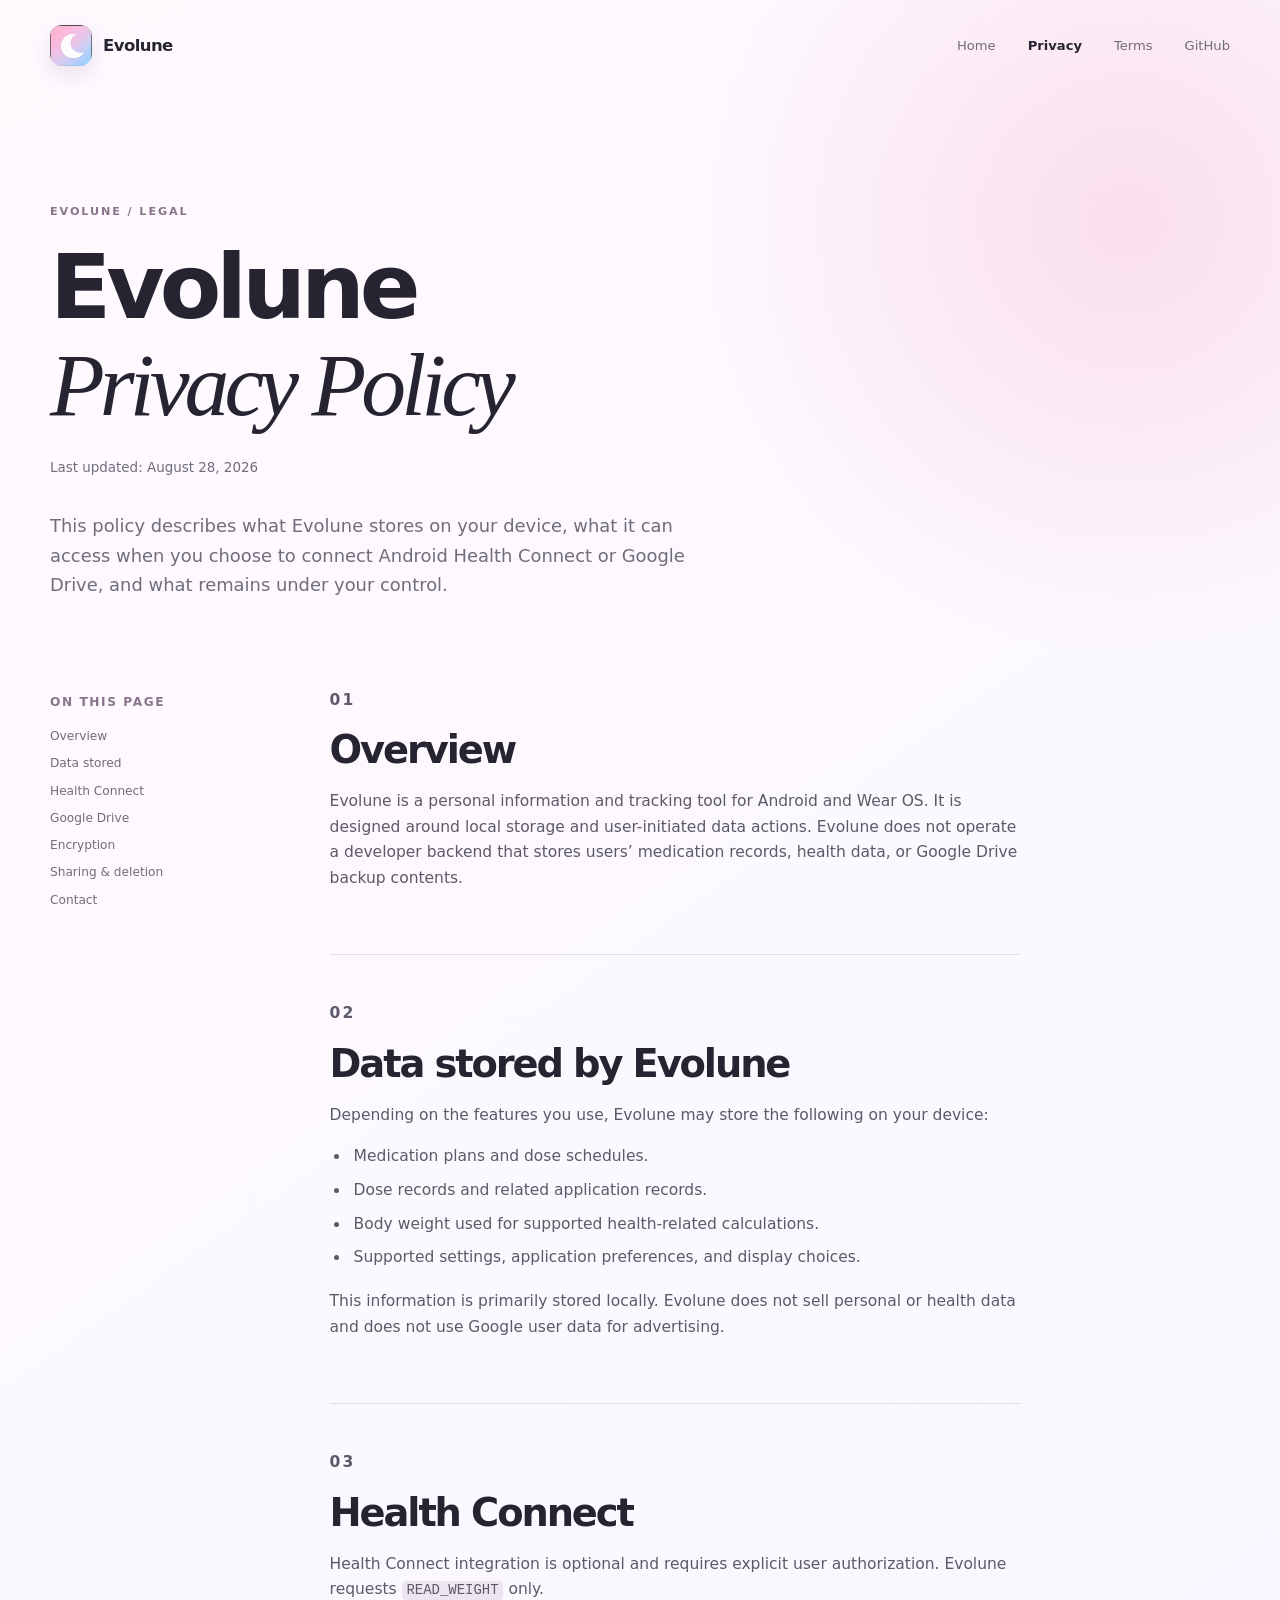
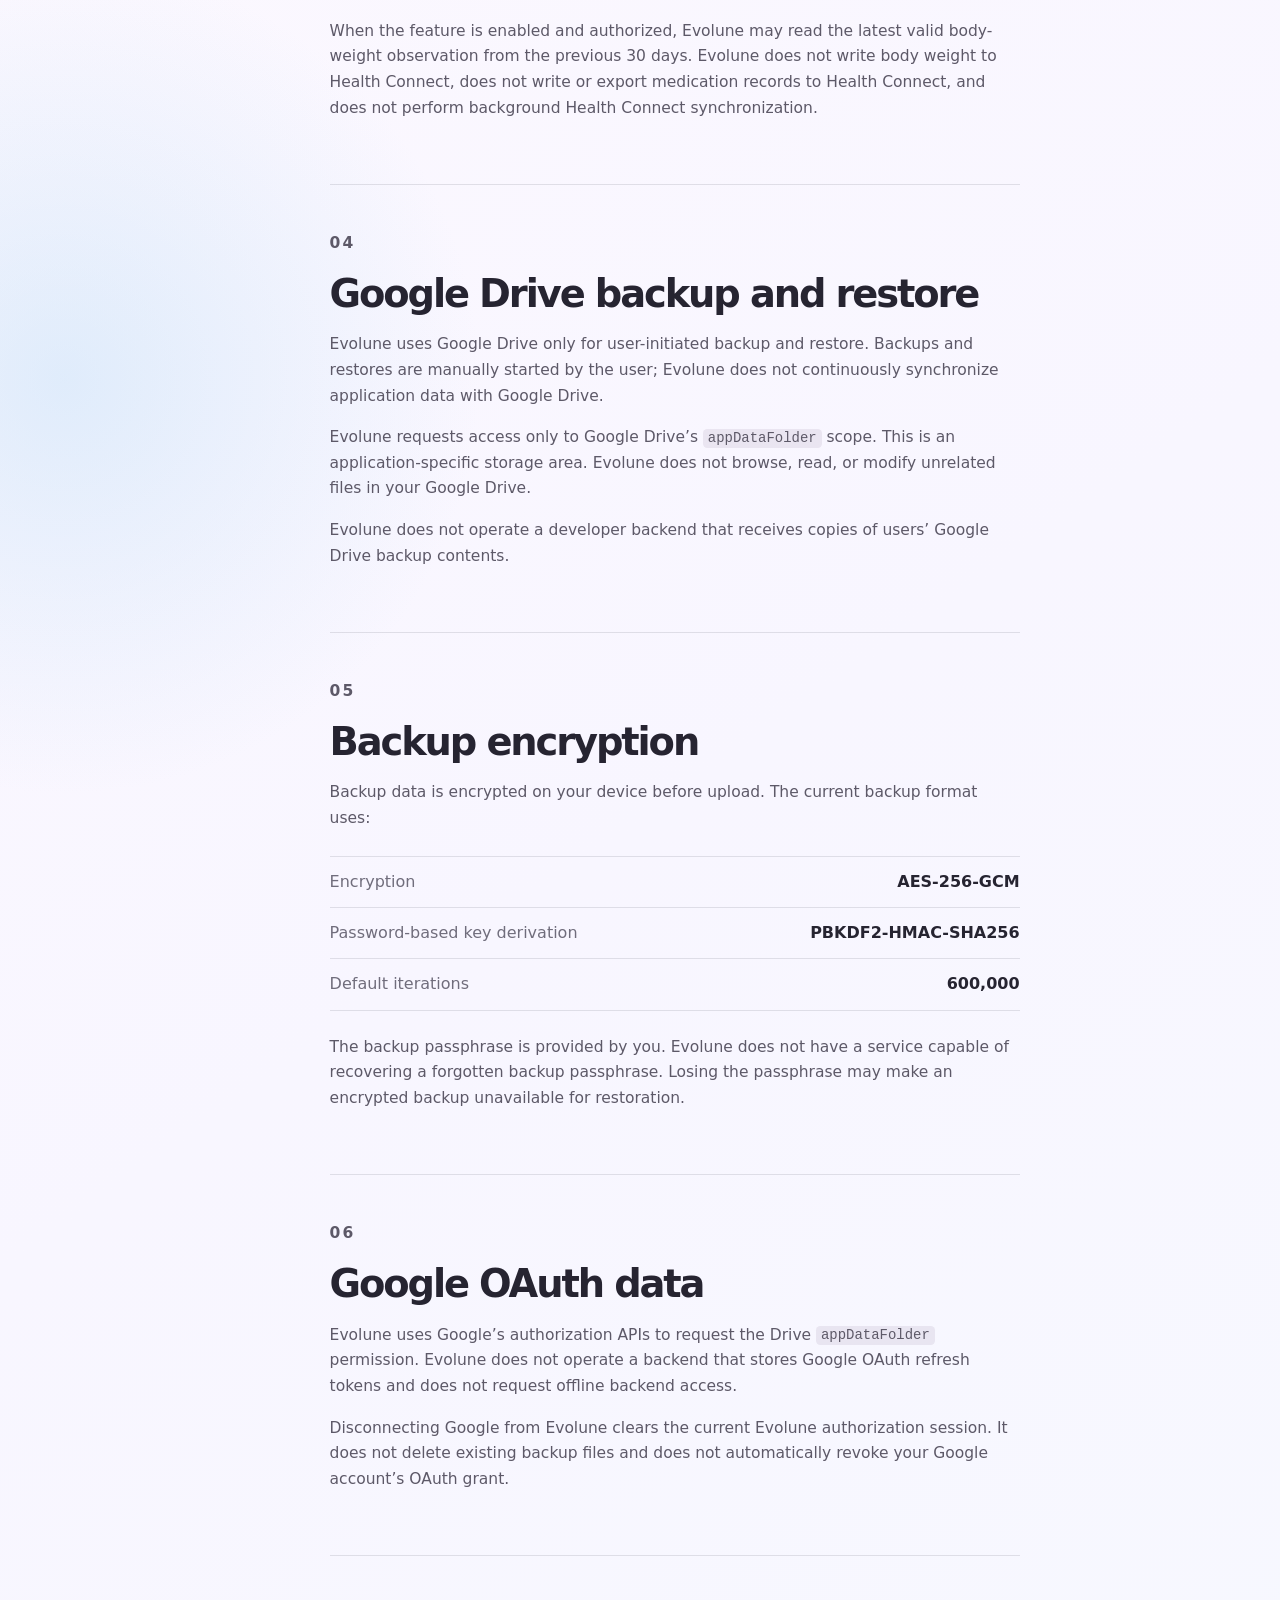
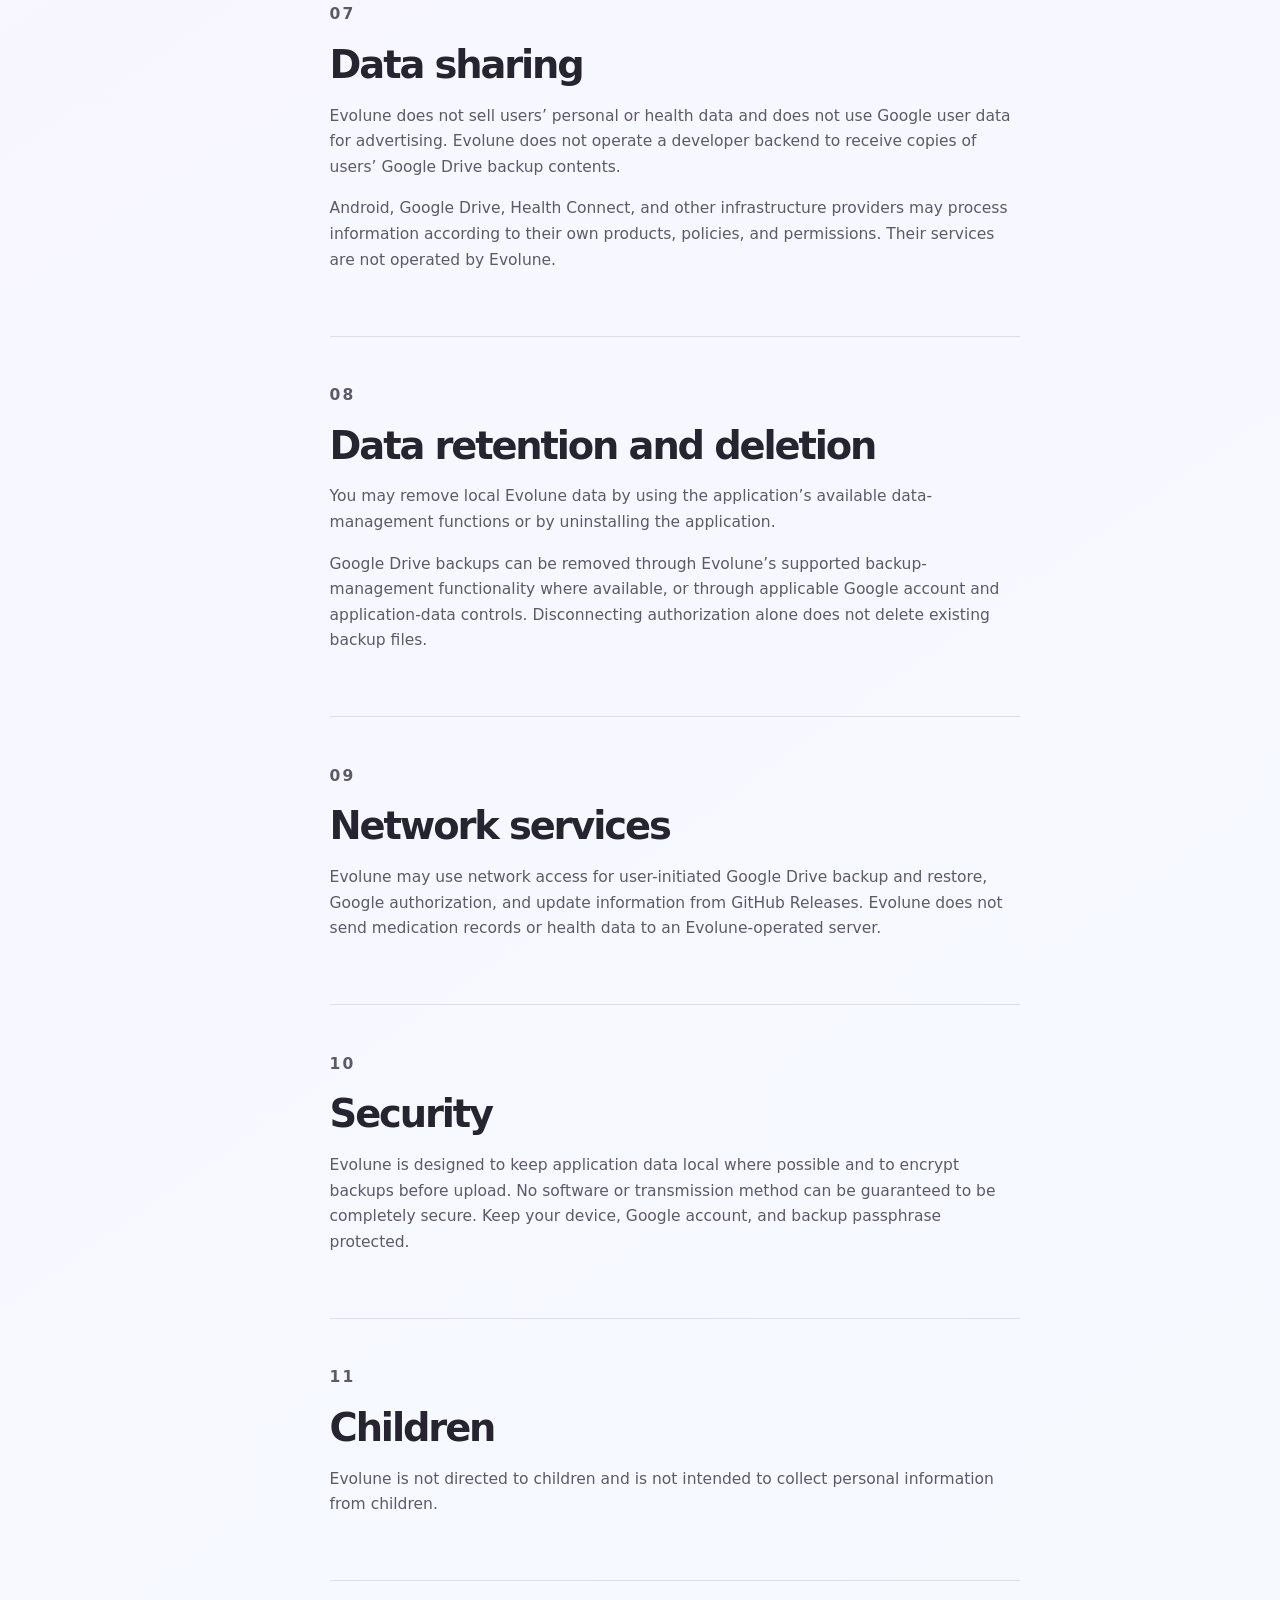
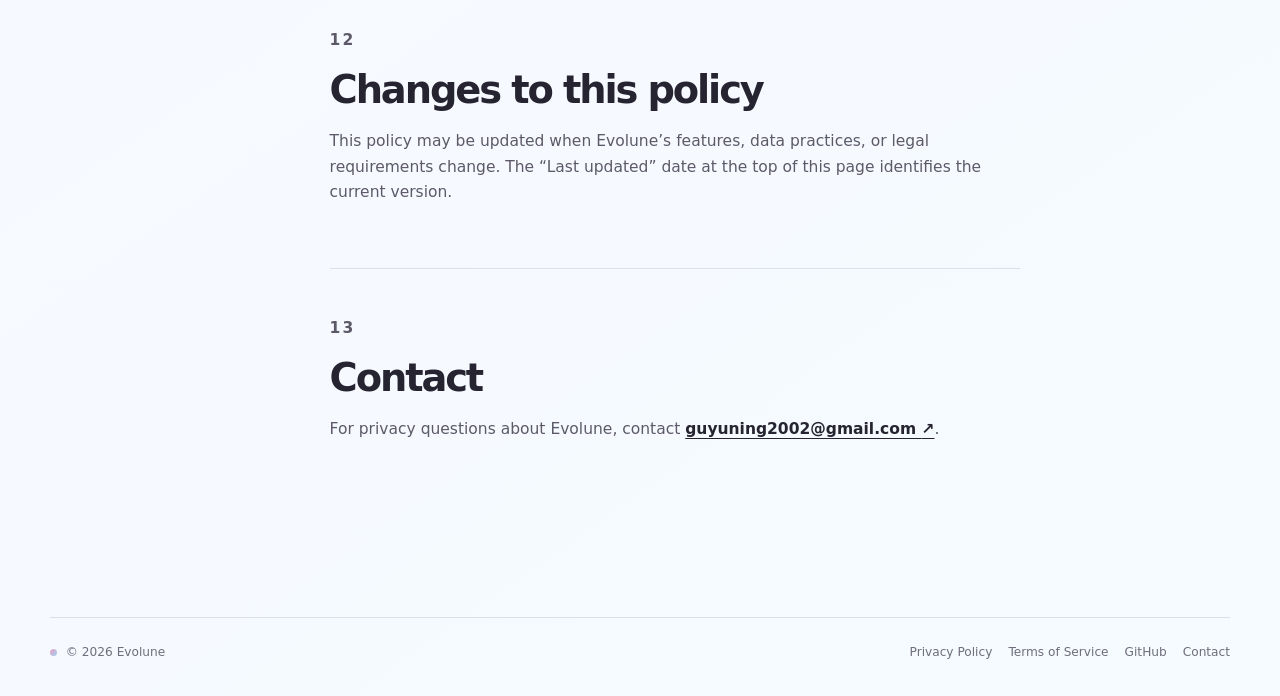
==== privacy/index.html @ fb062e3b "Create Evolune official website" ====
<!doctype html>
<html lang="en">
  <head>
    <meta charset="utf-8">
    <meta name="viewport" content="width=device-width, initial-scale=1">
    <title>Evolune Privacy Policy</title>
    <meta name="description" content="The Evolune Privacy Policy explains local data storage, optional Health Connect access, manual Google Drive backups, encryption, and user choices.">
    <link rel="canonical" href="https://evolune.yingqiu.me/privacy/">
    <meta property="og:type" content="article">
    <meta property="og:url" content="https://evolune.yingqiu.me/privacy/">
    <meta property="og:title" content="Evolune Privacy Policy">
    <meta property="og:description" content="How Evolune handles local application data, optional Health Connect access, and manual encrypted backups.">
    <meta property="og:image" content="https://evolune.yingqiu.me/assets/evolune-logo.png">
    <meta name="twitter:card" content="summary">
    <meta name="twitter:title" content="Evolune Privacy Policy">
    <meta name="twitter:description" content="How Evolune handles local application data, optional Health Connect access, and manual encrypted backups.">
    <meta name="twitter:image" content="https://evolune.yingqiu.me/assets/evolune-logo.png">
    <link rel="icon" href="/assets/favicon.png" type="image/png">
    <link rel="stylesheet" href="/assets/site.css">
  </head>
  <body>
    <a class="skip-link" href="#main-content">Skip to content</a>
    <div class="site-shell">
      <header class="site-header">
        <a class="brand" href="/" aria-label="Evolune home">
          <img class="brand-mark" src="/assets/evolune-logo.png" alt="Evolune white crescent moon logo">
          <span class="brand-name">Evolune</span>
        </a>
        <nav class="site-nav" aria-label="Primary navigation">
          <a href="/">Home</a>
          <a class="active" aria-current="page" href="/privacy/">Privacy</a>
          <a href="/terms/">Terms</a>
          <a href="https://github.com/YingQiu0871/Evolune" rel="noreferrer">GitHub</a>
        </nav>
      </header>

      <main id="main-content" class="legal-page">
        <header class="legal-hero">
          <p class="eyebrow">Evolune / Legal</p>
          <h1>Evolune<br><em>Privacy Policy</em></h1>
          <p class="legal-date">Last updated: August 28, 2026</p>
          <p class="legal-lede">This policy describes what Evolune stores on your device, what it can access when you choose to connect Android Health Connect or Google Drive, and what remains under your control.</p>
        </header>

        <div class="legal-layout">
          <aside class="legal-index" aria-label="On this page">
            <span>On this page</span>
            <a href="#overview">Overview</a>
            <a href="#stored-data">Data stored</a>
            <a href="#health-connect">Health Connect</a>
            <a href="#google-drive">Google Drive</a>
            <a href="#encryption">Encryption</a>
            <a href="#sharing">Sharing &amp; deletion</a>
            <a href="#contact">Contact</a>
          </aside>

          <article class="legal-content">
            <section id="overview">
              <p class="legal-number">01</p>
              <h2>Overview</h2>
              <p>Evolune is a personal information and tracking tool for Android and Wear OS. It is designed around local storage and user-initiated data actions. Evolune does not operate a developer backend that stores users’ medication records, health data, or Google Drive backup contents.</p>
            </section>

            <section id="stored-data">
              <p class="legal-number">02</p>
              <h2>Data stored by Evolune</h2>
              <p>Depending on the features you use, Evolune may store the following on your device:</p>
              <ul>
                <li>Medication plans and dose schedules.</li>
                <li>Dose records and related application records.</li>
                <li>Body weight used for supported health-related calculations.</li>
                <li>Supported settings, application preferences, and display choices.</li>
              </ul>
              <p>This information is primarily stored locally. Evolune does not sell personal or health data and does not use Google user data for advertising.</p>
            </section>

            <section id="health-connect">
              <p class="legal-number">03</p>
              <h2>Health Connect</h2>
              <p>Health Connect integration is optional and requires explicit user authorization. Evolune requests <code>READ_WEIGHT</code> only.</p>
              <p>When the feature is enabled and authorized, Evolune may read the latest valid body-weight observation from the previous 30 days. Evolune does not write body weight to Health Connect, does not write or export medication records to Health Connect, and does not perform background Health Connect synchronization.</p>
            </section>

            <section id="google-drive">
              <p class="legal-number">04</p>
              <h2>Google Drive backup and restore</h2>
              <p>Evolune uses Google Drive only for user-initiated backup and restore. Backups and restores are manually started by the user; Evolune does not continuously synchronize application data with Google Drive.</p>
              <p>Evolune requests access only to Google Drive’s <code>appDataFolder</code> scope. This is an application-specific storage area. Evolune does not browse, read, or modify unrelated files in your Google Drive.</p>
              <p>Evolune does not operate a developer backend that receives copies of users’ Google Drive backup contents.</p>
            </section>

            <section id="encryption">
              <p class="legal-number">05</p>
              <h2>Backup encryption</h2>
              <p>Backup data is encrypted on your device before upload. The current backup format uses:</p>
              <dl class="spec-list">
                <div><dt>Encryption</dt><dd>AES-256-GCM</dd></div>
                <div><dt>Password-based key derivation</dt><dd>PBKDF2-HMAC-SHA256</dd></div>
                <div><dt>Default iterations</dt><dd>600,000</dd></div>
              </dl>
              <p>The backup passphrase is provided by you. Evolune does not have a service capable of recovering a forgotten backup passphrase. Losing the passphrase may make an encrypted backup unavailable for restoration.</p>
            </section>

            <section id="oauth">
              <p class="legal-number">06</p>
              <h2>Google OAuth data</h2>
              <p>Evolune uses Google’s authorization APIs to request the Drive <code>appDataFolder</code> permission. Evolune does not operate a backend that stores Google OAuth refresh tokens and does not request offline backend access.</p>
              <p>Disconnecting Google from Evolune clears the current Evolune authorization session. It does not delete existing backup files and does not automatically revoke your Google account’s OAuth grant.</p>
            </section>

            <section id="sharing">
              <p class="legal-number">07</p>
              <h2>Data sharing</h2>
              <p>Evolune does not sell users’ personal or health data and does not use Google user data for advertising. Evolune does not operate a developer backend to receive copies of users’ Google Drive backup contents.</p>
              <p>Android, Google Drive, Health Connect, and other infrastructure providers may process information according to their own products, policies, and permissions. Their services are not operated by Evolune.</p>
            </section>

            <section id="retention">
              <p class="legal-number">08</p>
              <h2>Data retention and deletion</h2>
              <p>You may remove local Evolune data by using the application’s available data-management functions or by uninstalling the application.</p>
              <p>Google Drive backups can be removed through Evolune’s supported backup-management functionality where available, or through applicable Google account and application-data controls. Disconnecting authorization alone does not delete existing backup files.</p>
            </section>

            <section id="network">
              <p class="legal-number">09</p>
              <h2>Network services</h2>
              <p>Evolune may use network access for user-initiated Google Drive backup and restore, Google authorization, and update information from GitHub Releases. Evolune does not send medication records or health data to an Evolune-operated server.</p>
            </section>

            <section id="security">
              <p class="legal-number">10</p>
              <h2>Security</h2>
              <p>Evolune is designed to keep application data local where possible and to encrypt backups before upload. No software or transmission method can be guaranteed to be completely secure. Keep your device, Google account, and backup passphrase protected.</p>
            </section>

            <section id="children">
              <p class="legal-number">11</p>
              <h2>Children</h2>
              <p>Evolune is not directed to children and is not intended to collect personal information from children.</p>
            </section>

            <section id="changes">
              <p class="legal-number">12</p>
              <h2>Changes to this policy</h2>
              <p>This policy may be updated when Evolune’s features, data practices, or legal requirements change. The “Last updated” date at the top of this page identifies the current version.</p>
            </section>

            <section id="contact">
              <p class="legal-number">13</p>
              <h2>Contact</h2>
              <p>For privacy questions about Evolune, contact <a class="text-link" href="mailto:guyuning2002@gmail.com">guyuning2002@gmail.com <span aria-hidden="true">↗</span></a>.</p>
            </section>
          </article>
        </div>
      </main>

      <footer class="site-footer">
        <div class="footer-brand"><span class="footer-dot" aria-hidden="true"></span><span>© 2026 Evolune</span></div>
        <nav aria-label="Footer navigation">
          <a href="/privacy/">Privacy Policy</a>
          <a href="/terms/">Terms of Service</a>
          <a href="https://github.com/YingQiu0871/Evolune" rel="noreferrer">GitHub</a>
          <a href="mailto:guyuning2002@gmail.com">Contact</a>
        </nav>
      </footer>
    </div>
  </body>
</html>
---- assets/site.css ----
:root {
  color-scheme: light dark;
  --ink: #262431;
  --muted: #706d7c;
  --line: rgba(46, 42, 62, 0.12);
  --surface: rgba(255, 255, 255, 0.7);
  --surface-strong: #ffffff;
  --pink: #f5b3d0;
  --blue: #b9dcf5;
  --lavender: #d8c9ee;
  --shadow: 0 24px 70px rgba(96, 75, 113, 0.12);
  --max-width: 1180px;
  font-family: Inter, ui-sans-serif, system-ui, -apple-system, BlinkMacSystemFont, "Segoe UI", sans-serif;
}

* { box-sizing: border-box; }

html { scroll-behavior: smooth; }

body {
  margin: 0;
  color: var(--ink);
  background:
    radial-gradient(circle at 88% 4%, rgba(247, 191, 216, 0.46), transparent 27rem),
    radial-gradient(circle at 5% 36%, rgba(184, 219, 246, 0.4), transparent 26rem),
    linear-gradient(145deg, #fffafe 0%, #f8f6ff 45%, #f5fbff 100%);
  line-height: 1.65;
  min-width: 320px;
}

body::before {
  position: fixed;
  inset: 0;
  z-index: -1;
  pointer-events: none;
  content: "";
  opacity: 0.28;
  background-image: radial-gradient(rgba(82, 68, 98, 0.11) 0.55px, transparent 0.55px);
  background-size: 7px 7px;
  mask-image: linear-gradient(to bottom, black, transparent 80%);
}

a { color: inherit; }

a:focus-visible,
button:focus-visible {
  outline: 3px solid #6a95ce;
  outline-offset: 4px;
  border-radius: 4px;
}

.skip-link {
  position: absolute;
  left: 1rem;
  top: -4rem;
  z-index: 10;
  padding: 0.65rem 0.9rem;
  color: #fff;
  background: #302b3d;
  border-radius: 0 0 0.55rem 0.55rem;
  text-decoration: none;
}

.skip-link:focus { top: 0; }

.site-shell { width: min(var(--max-width), calc(100% - 3rem)); margin: 0 auto; }

.site-header {
  display: flex;
  align-items: center;
  justify-content: space-between;
  gap: 2rem;
  padding: 1.55rem 0;
}

.brand { display: inline-flex; align-items: center; gap: 0.72rem; text-decoration: none; }

.brand-mark {
  width: 2.6rem;
  height: 2.6rem;
  display: block;
  object-fit: cover;
  border-radius: 29%;
  box-shadow: 0 8px 22px rgba(128, 94, 141, 0.16);
}

.brand-name { font-weight: 750; letter-spacing: -0.035em; font-size: 1.03rem; }

.site-nav { display: flex; align-items: center; gap: clamp(0.9rem, 2.6vw, 2rem); font-size: 0.82rem; }
.site-nav a { color: var(--muted); text-decoration: none; transition: color 160ms ease; }
.site-nav a:hover, .site-nav a.active { color: var(--ink); }
.site-nav a.active { font-weight: 700; }

.hero {
  display: grid;
  grid-template-columns: minmax(0, 1.03fr) minmax(300px, 0.97fr);
  gap: clamp(2rem, 7vw, 7rem);
  align-items: center;
  min-height: min(720px, calc(100vh - 5rem));
  padding: 3rem 0 5.5rem;
}

.eyebrow, .section-kicker {
  margin: 0 0 1.1rem;
  color: #88758a;
  font-size: 0.7rem;
  font-weight: 800;
  letter-spacing: 0.17em;
  text-transform: uppercase;
}

h1, h2, h3, p { margin-top: 0; }
h1, h2, h3 { color: var(--ink); line-height: 1.08; letter-spacing: -0.055em; }
h1 { max-width: 670px; margin-bottom: 1.45rem; font-size: clamp(3.2rem, 7.4vw, 6.7rem); font-weight: 760; }
h2 { margin-bottom: 1rem; font-size: clamp(2.3rem, 4vw, 4rem); font-weight: 740; }
h3 { margin-bottom: 0.75rem; font-size: 1.35rem; font-weight: 730; }
em { font-family: Georgia, "Times New Roman", serif; font-weight: 400; }

.hero-lede { max-width: 560px; margin-bottom: 0.65rem; color: var(--ink); font-size: clamp(1.05rem, 1.55vw, 1.28rem); line-height: 1.58; }
.hero-support { max-width: 510px; margin-bottom: 2.2rem; color: var(--muted); font-size: 0.92rem; }
.hero-actions { display: flex; align-items: center; flex-wrap: wrap; gap: 0.8rem; }
.button { display: inline-flex; align-items: center; gap: 0.65rem; min-height: 2.85rem; padding: 0.72rem 1rem; border: 1px solid transparent; border-radius: 999px; font-size: 0.82rem; font-weight: 700; text-decoration: none; transition: transform 160ms ease, box-shadow 160ms ease, background 160ms ease; }
.button:hover { transform: translateY(-2px); }
.button-primary { color: #fff; background: #302b3d; box-shadow: 0 12px 28px rgba(48, 43, 61, 0.18); }
.button-primary:hover { box-shadow: 0 15px 34px rgba(48, 43, 61, 0.24); }
.button-secondary { color: var(--ink); background: rgba(255, 255, 255, 0.55); border-color: var(--line); }
.button-secondary:hover { background: var(--surface-strong); }

.hero-art { position: relative; display: grid; place-items: center; min-height: 440px; }
.hero-art::before { position: absolute; width: 78%; aspect-ratio: 1; border-radius: 50%; content: ""; background: rgba(255,255,255,0.64); filter: blur(1px); }
.hero-art img { position: relative; width: min(100%, 430px); border-radius: 25%; box-shadow: 0 32px 72px rgba(101, 74, 126, 0.19); transform: rotate(3deg); }
.art-glow { position: absolute; width: 70%; aspect-ratio: 1; border-radius: 50%; background: linear-gradient(135deg, rgba(248, 178, 211, .62), rgba(188, 223, 247, .65)); filter: blur(34px); }
.orbit { position: absolute; border: 1px solid rgba(122, 108, 148, 0.16); border-radius: 50%; transform: rotate(-24deg); }
.orbit-one { width: 108%; height: 37%; }
.orbit-two { width: 86%; height: 72%; transform: rotate(43deg); }

.quiet-intro { display: grid; grid-template-columns: 0.5fr 1fr; gap: 2rem; max-width: 880px; margin: 0 auto; padding: 3.2rem 0 6.8rem; border-top: 1px solid var(--line); }
.quiet-intro p:last-child { max-width: 620px; margin: 0; font-size: 1.12rem; line-height: 1.75; }

.section-block { padding: 4rem 0 7rem; }
.section-heading { display: grid; grid-template-columns: 0.5fr 1fr; gap: 2rem; align-items: start; margin-bottom: 2.5rem; }
.section-heading h2 { max-width: 530px; }
.feature-grid { display: grid; grid-template-columns: repeat(4, 1fr); gap: 1rem; }
.feature-card { min-height: 310px; padding: 1.5rem; border: 1px solid rgba(69, 59, 83, 0.07); border-radius: 1.4rem; box-shadow: var(--shadow); }
.feature-card p { margin-bottom: 1.2rem; color: #5d5968; font-size: 0.92rem; line-height: 1.62; }
.feature-number { display: block; margin-bottom: 4.6rem; color: rgba(47, 41, 59, 0.55); font-size: 0.75rem; font-weight: 800; letter-spacing: 0.12em; }
.feature-note { display: block; color: rgba(48, 43, 61, 0.62); font-size: 0.7rem; line-height: 1.4; }
.feature-card-pink { background: linear-gradient(145deg, #f7c3dc, #f3b1cf); }
.feature-card-blue { background: linear-gradient(145deg, #c6e5f8, #acd3f1); }
.feature-card-lavender { background: linear-gradient(145deg, #e4d8f4, #d1c0e8); }
.feature-card-white { background: rgba(255, 255, 255, 0.76); }

.drive-panel { display: grid; grid-template-columns: 4.6rem 1fr; gap: 1.5rem; align-items: start; max-width: 920px; margin: 0 auto 8rem; padding: 2.3rem; border: 1px solid rgba(91, 76, 107, 0.1); border-radius: 1.6rem; background: rgba(255,255,255,0.48); box-shadow: var(--shadow); backdrop-filter: blur(20px); }
.drive-icon { display: grid; place-items: center; width: 3.8rem; height: 3.8rem; border-radius: 1.2rem; color: #fff; background: linear-gradient(145deg, #9cbbe8, #c49ace); font-size: 1.7rem; box-shadow: 0 10px 20px rgba(130, 111, 171, 0.2); }
.drive-panel h2 { font-size: clamp(1.55rem, 3vw, 2.35rem); }
.drive-panel p:not(.section-kicker) { max-width: 690px; color: var(--muted); }
code { padding: 0.1em 0.35em; border-radius: 0.3em; background: rgba(105, 78, 115, 0.1); font-size: 0.9em; }
.text-link { color: var(--ink); font-weight: 750; text-underline-offset: 0.25em; text-decoration-thickness: 1px; }

.about-grid { display: grid; grid-template-columns: 0.75fr 1fr; gap: 3rem; align-items: end; padding: 0 0 8rem; }
.about-copy { max-width: 550px; }
.about-copy p { margin-bottom: 1.6rem; color: var(--muted); font-size: 1.05rem; }
.contact-panel { display: flex; align-items: center; justify-content: space-between; gap: 2rem; padding: 2.1rem 0 5rem; border-top: 1px solid var(--line); }
.contact-panel h2 { margin: 0; font-size: clamp(2rem, 4vw, 3.5rem); }
.contact-email { color: var(--ink); font-size: clamp(1rem, 2vw, 1.35rem); font-weight: 700; text-decoration: none; text-underline-offset: .3em; }
.contact-email:hover { text-decoration: underline; }

.site-footer { display: flex; align-items: center; justify-content: space-between; gap: 2rem; padding: 1.5rem 0 2.1rem; border-top: 1px solid var(--line); color: var(--muted); font-size: 0.76rem; }
.footer-brand { display: inline-flex; align-items: center; gap: 0.55rem; }
.footer-dot { width: 0.44rem; height: 0.44rem; display: inline-block; border-radius: 50%; background: linear-gradient(135deg, #ee9fc6, #9ccff0); }
.site-footer nav { display: flex; flex-wrap: wrap; justify-content: flex-end; gap: 1rem; }
.site-footer a { text-decoration: none; }
.site-footer a:hover { color: var(--ink); }

.legal-page { padding: 4rem 0 7rem; }
.legal-hero { max-width: 770px; padding: 3rem 0 5.5rem; }
.legal-hero h1 { font-size: clamp(3rem, 7vw, 6.5rem); }
.legal-date { color: var(--muted); font-size: 0.84rem; }
.legal-lede { max-width: 650px; margin: 2rem 0 0; color: var(--muted); font-size: 1.12rem; }
.legal-layout { display: grid; grid-template-columns: 190px minmax(0, 690px); gap: clamp(2rem, 7vw, 7rem); align-items: start; }
.legal-index { position: sticky; top: 1rem; display: grid; gap: 0.45rem; padding-top: 0.25rem; font-size: 0.76rem; }
.legal-index span { margin-bottom: 0.45rem; color: #88758a; font-weight: 800; letter-spacing: 0.13em; text-transform: uppercase; }
.legal-index a { color: var(--muted); text-decoration: none; }
.legal-index a:hover { color: var(--ink); }
.legal-content section { padding: 2.9rem 0; border-top: 1px solid var(--line); scroll-margin-top: 1rem; }
.legal-content section:first-child { padding-top: 0; border-top: 0; }
.legal-number { margin-bottom: 0.9rem; color: #a085aa; font-size: 0.72rem; font-weight: 800; letter-spacing: 0.14em; }
.legal-content h2 { margin-bottom: 1.15rem; font-size: clamp(1.65rem, 3vw, 2.5rem); }
.legal-content p, .legal-content li { color: #5d5968; font-size: 0.97rem; }
.legal-content p { margin-bottom: 1rem; }
.legal-content ul { margin: 0 0 1.15rem; padding-left: 1.25rem; }
.legal-content li { margin: 0.5rem 0; padding-left: 0.25rem; }
.spec-list { margin: 1.5rem 0; padding: 0; }
.spec-list div { display: flex; justify-content: space-between; gap: 2rem; padding: 0.75rem 0; border-top: 1px solid var(--line); }
.spec-list div:last-child { border-bottom: 1px solid var(--line); }
.spec-list dt { color: var(--muted); }
.spec-list dd { margin: 0; color: var(--ink); font-weight: 750; text-align: right; }

@media (max-width: 900px) {
  .hero { grid-template-columns: 1fr; min-height: 0; padding-top: 4rem; }
  .hero-art { min-height: 360px; order: -1; }
  .hero-art img { width: min(73vw, 390px); }
  .feature-grid { grid-template-columns: repeat(2, 1fr); }
  .feature-card { min-height: 285px; }
  .feature-number { margin-bottom: 3.5rem; }
  .section-heading, .quiet-intro { grid-template-columns: 1fr; gap: 0.5rem; }
  .legal-layout { grid-template-columns: 1fr; gap: 1.5rem; }
  .legal-index { position: static; grid-template-columns: repeat(3, auto); gap: 0.7rem 1.2rem; padding: 1rem 0; border-top: 1px solid var(--line); border-bottom: 1px solid var(--line); }
  .legal-index span { grid-column: 1 / -1; }
}

@media (max-width: 600px) {
  .site-shell { width: min(100% - 1.5rem, var(--max-width)); }
  .site-header { align-items: flex-start; flex-direction: column; gap: 1rem; }
  .site-nav { width: 100%; justify-content: space-between; gap: 0.5rem; }
  .hero { padding: 2.5rem 0 4.5rem; }
  h1 { font-size: clamp(2.85rem, 15vw, 4.3rem); }
  .hero-art { min-height: 300px; }
  .hero-art img { width: min(75vw, 310px); }
  .feature-grid { grid-template-columns: 1fr; }
  .feature-card { min-height: 0; }
  .feature-number { margin-bottom: 3rem; }
  .drive-panel { grid-template-columns: 1fr; padding: 1.4rem; }
  .about-grid, .contact-panel { grid-template-columns: 1fr; display: grid; gap: 1rem; }
  .contact-email { margin-top: 0.6rem; }
  .site-footer { align-items: flex-start; flex-direction: column; gap: 1rem; }
  .site-footer nav { justify-content: flex-start; gap: 0.8rem 1rem; }
  .legal-page { padding-top: 2rem; }
  .legal-hero { padding-bottom: 3rem; }
  .legal-index { grid-template-columns: repeat(2, auto); }
  .spec-list div { display: block; }
  .spec-list dd { margin-top: 0.2rem; text-align: left; }
}

@media (prefers-reduced-motion: reduce) {
  html { scroll-behavior: auto; }
  *, *::before, *::after { transition-duration: 0.01ms !important; animation-duration: 0.01ms !important; animation-iteration-count: 1 !important; }
}

@media (prefers-color-scheme: dark) {
  :root { --ink: #eeeaf4; --muted: #ada6b7; --line: rgba(236, 230, 246, 0.14); --surface: rgba(42, 37, 54, 0.72); --surface-strong: #302a3c; --shadow: 0 24px 70px rgba(0, 0, 0, 0.22); }
  body { background: radial-gradient(circle at 88% 4%, rgba(148, 89, 133, 0.32), transparent 27rem), radial-gradient(circle at 5% 36%, rgba(75, 119, 150, 0.23), transparent 26rem), linear-gradient(145deg, #1e1c27 0%, #252333 48%, #1c252d 100%); }
  body::before { opacity: 0.16; }
  h1, h2, h3 { color: var(--ink); }
  .hero-lede { color: var(--ink); }
  .feature-card p, .legal-content p, .legal-content li, .about-copy p, .drive-panel p:not(.section-kicker) { color: #c1bacb; }
  .feature-card-pink { background: linear-gradient(145deg, #75435e, #70405d); }
  .feature-card-blue { background: linear-gradient(145deg, #365c75, #3b6681); }
  .feature-card-lavender { background: linear-gradient(145deg, #5a4a75, #57456f); }
  .feature-card-white, .drive-panel, .button-secondary { background: rgba(48, 42, 60, 0.72); }
  .feature-number, .feature-note { color: rgba(255,255,255,0.65); }
  .button-primary { background: #f0eaf6; color: #282332; }
  .text-link, .contact-email, .button-secondary { color: var(--ink); }
  .site-nav a:hover, .site-nav a.active, .site-footer a:hover { color: var(--ink); }
  code { background: rgba(240, 224, 244, 0.13); }
}
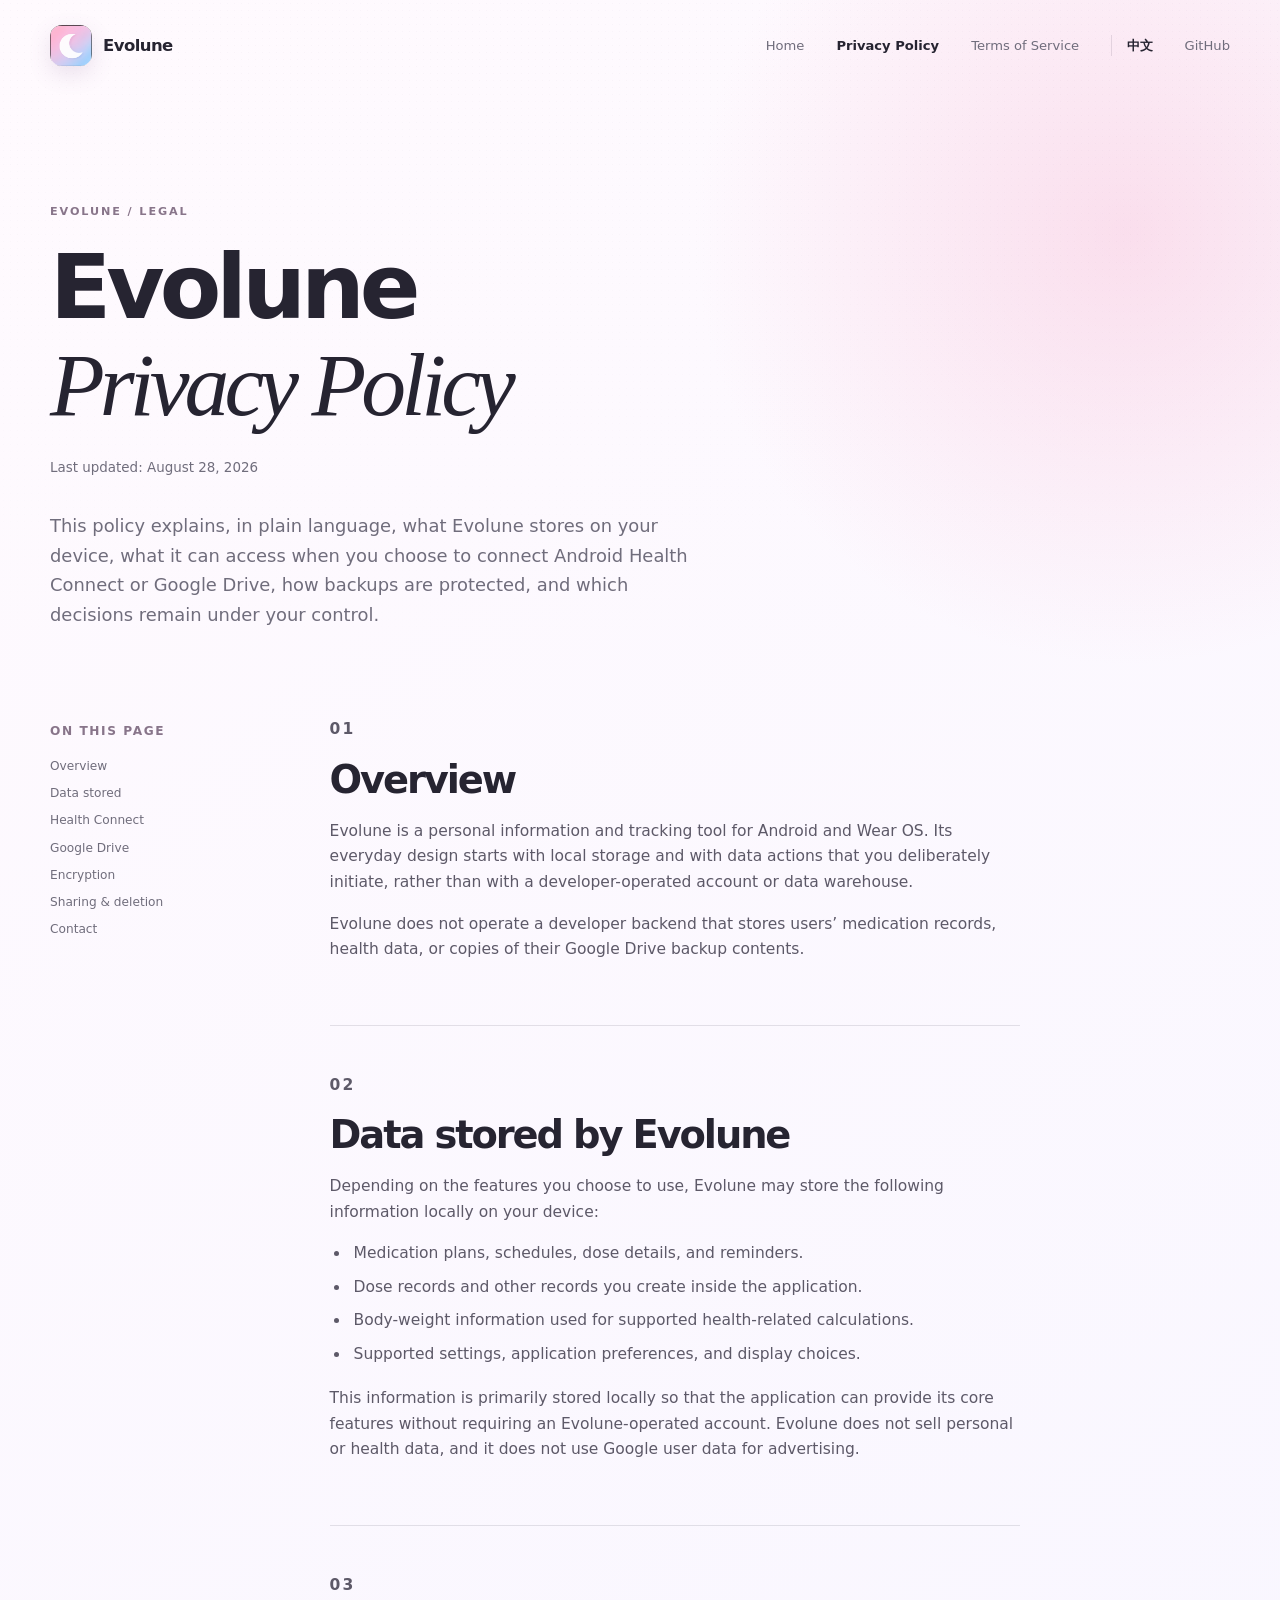
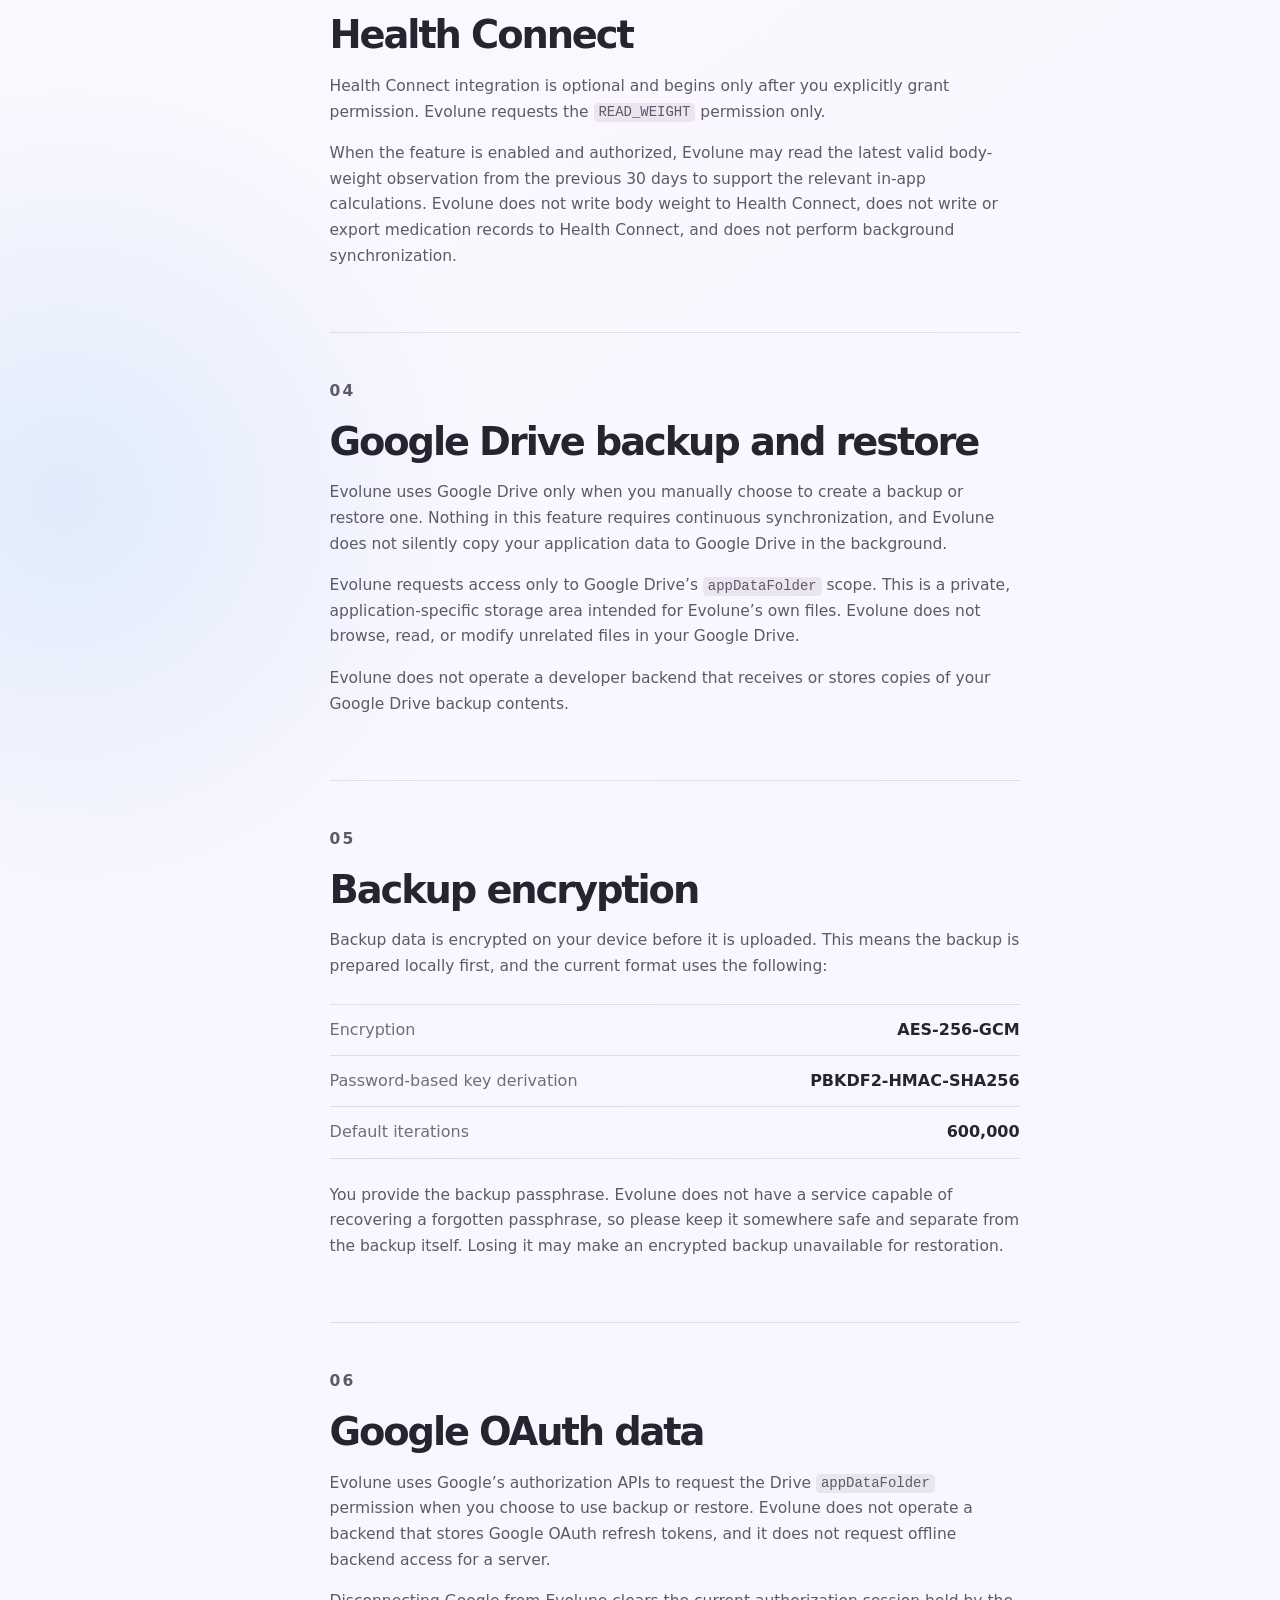
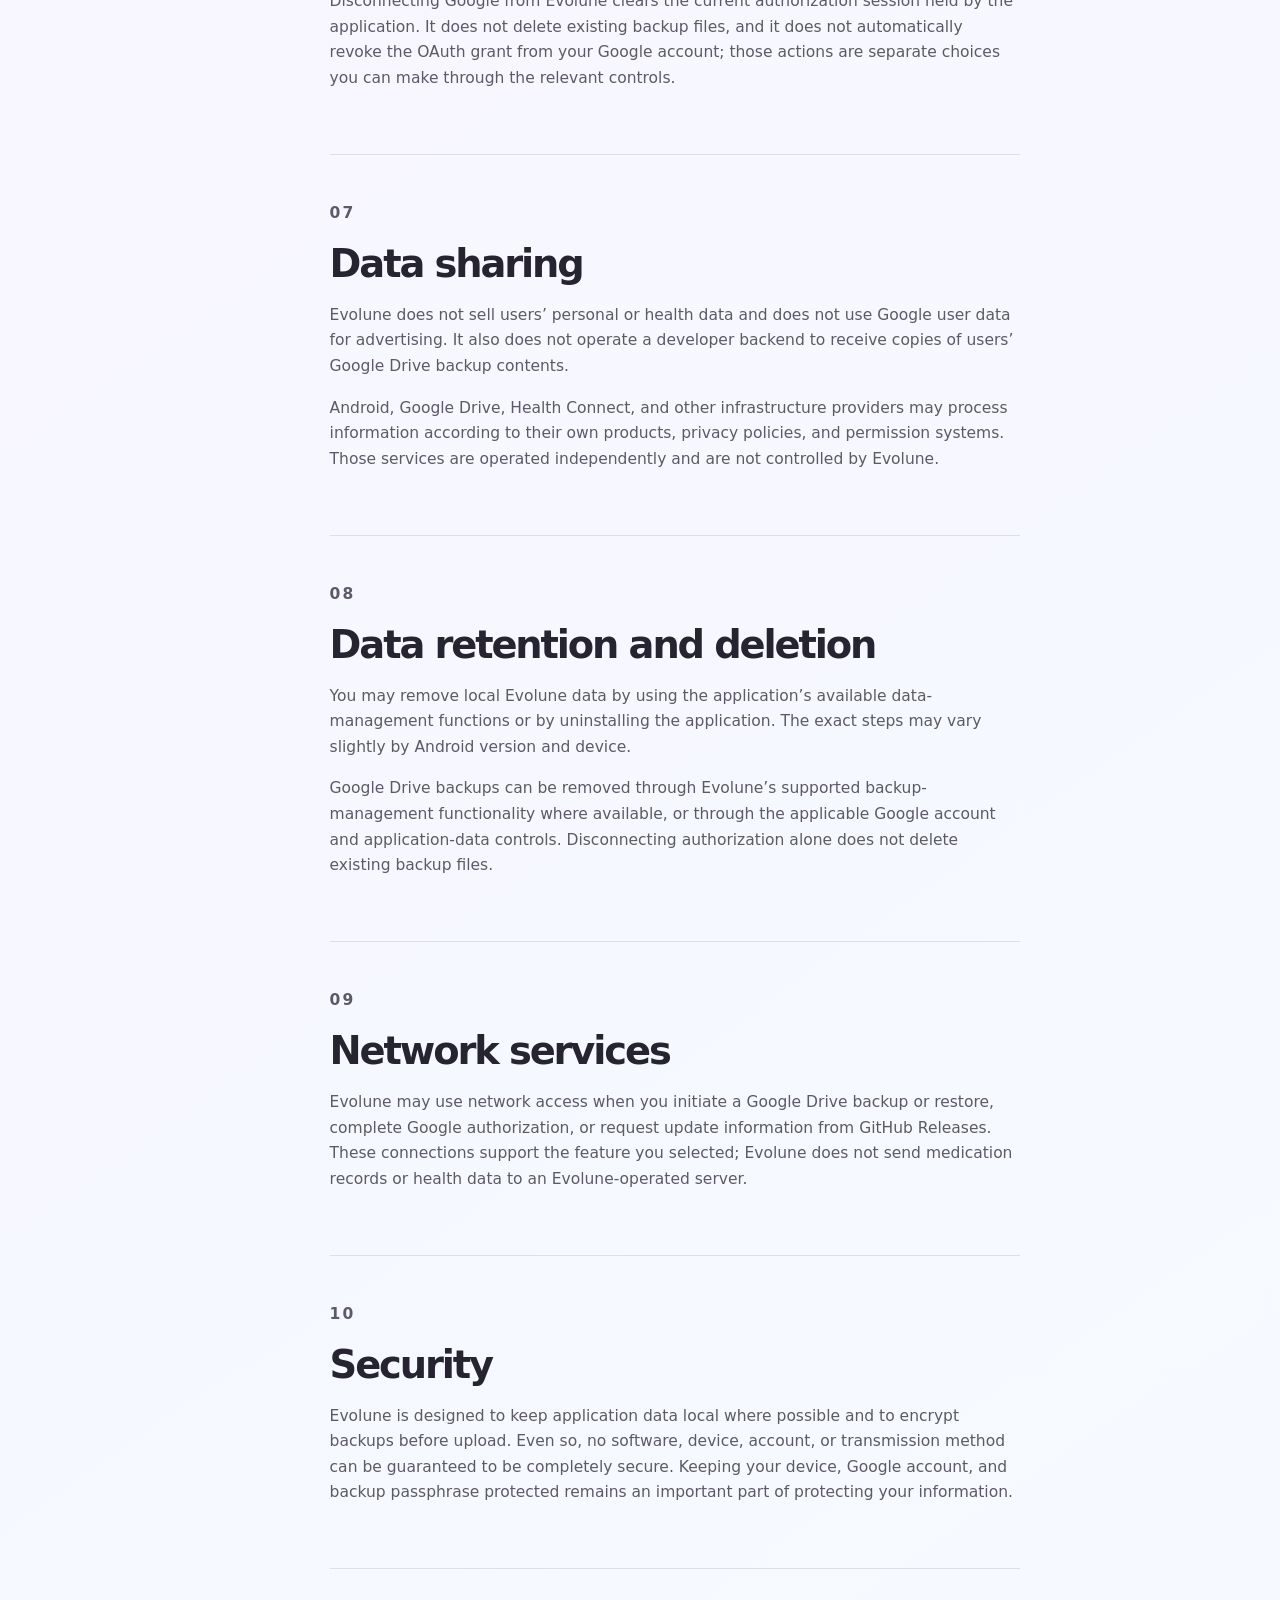
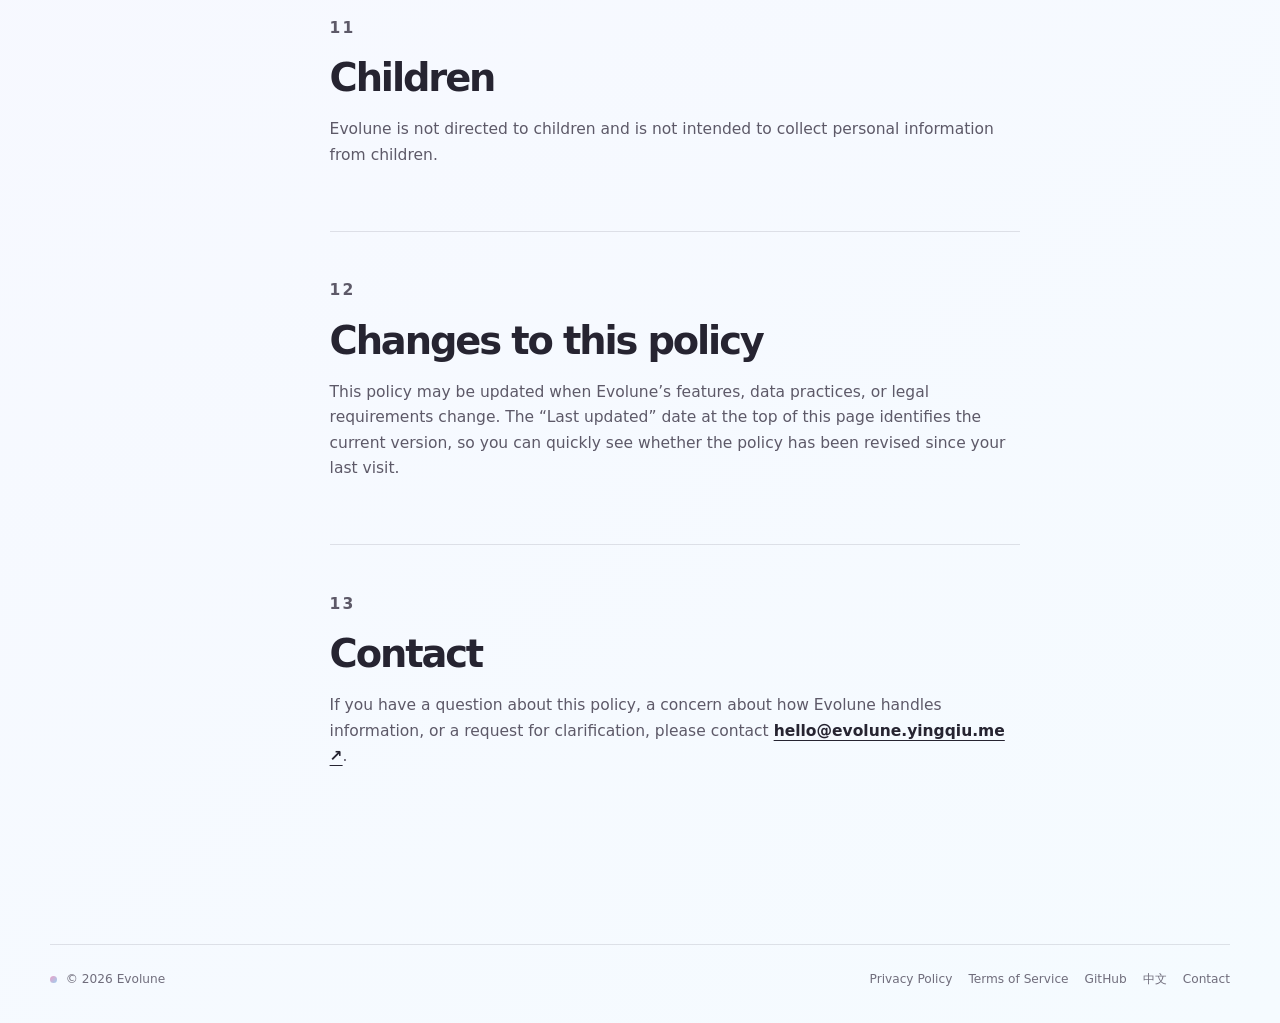
==== commit 64b8699b: "chore(site): sync current production content" ====
--- a/privacy/index.html
+++ b/privacy/index.html
@@ -4,16 +4,19 @@
     <meta charset="utf-8">
     <meta name="viewport" content="width=device-width, initial-scale=1">
     <title>Evolune Privacy Policy</title>
-    <meta name="description" content="The Evolune Privacy Policy explains local data storage, optional Health Connect access, manual Google Drive backups, encryption, and user choices.">
+    <meta name="description" content="The Evolune Privacy Policy explains what stays on your device, how optional Health Connect and Google Drive features work, how backups are encrypted, and which choices remain yours.">
     <link rel="canonical" href="https://evolune.yingqiu.me/privacy/">
+    <link rel="alternate" hreflang="en" href="https://evolune.yingqiu.me/privacy/">
+    <link rel="alternate" hreflang="zh-CN" href="https://evolune.yingqiu.me/zh/privacy/">
+    <link rel="alternate" hreflang="x-default" href="https://evolune.yingqiu.me/privacy/">
     <meta property="og:type" content="article">
     <meta property="og:url" content="https://evolune.yingqiu.me/privacy/">
     <meta property="og:title" content="Evolune Privacy Policy">
-    <meta property="og:description" content="How Evolune handles local application data, optional Health Connect access, and manual encrypted backups.">
+    <meta property="og:description" content="A clear explanation of how Evolune handles local application data, optional Health Connect access, manual Google Drive backups, and encryption.">
     <meta property="og:image" content="https://evolune.yingqiu.me/assets/evolune-logo.png">
     <meta name="twitter:card" content="summary">
     <meta name="twitter:title" content="Evolune Privacy Policy">
-    <meta name="twitter:description" content="How Evolune handles local application data, optional Health Connect access, and manual encrypted backups.">
+    <meta name="twitter:description" content="A clear explanation of how Evolune handles local application data, optional Health Connect access, manual Google Drive backups, and encryption.">
     <meta name="twitter:image" content="https://evolune.yingqiu.me/assets/evolune-logo.png">
     <link rel="icon" href="/assets/favicon.png" type="image/png">
     <link rel="stylesheet" href="/assets/site.css">
@@ -28,8 +31,9 @@
         </a>
         <nav class="site-nav" aria-label="Primary navigation">
           <a href="/">Home</a>
-          <a class="active" aria-current="page" href="/privacy/">Privacy</a>
-          <a href="/terms/">Terms</a>
+          <a class="active" aria-current="page" href="/privacy/">Privacy Policy</a>
+          <a href="/terms/">Terms of Service</a>
+          <a class="language-switch" href="/zh/privacy/" lang="zh-CN">中文</a>
           <a href="https://github.com/YingQiu0871/Evolune" rel="noreferrer">GitHub</a>
         </nav>
       </header>
@@ -39,7 +43,7 @@
           <p class="eyebrow">Evolune / Legal</p>
           <h1>Evolune<br><em>Privacy Policy</em></h1>
           <p class="legal-date">Last updated: August 28, 2026</p>
-          <p class="legal-lede">This policy describes what Evolune stores on your device, what it can access when you choose to connect Android Health Connect or Google Drive, and what remains under your control.</p>
+          <p class="legal-lede">This policy explains, in plain language, what Evolune stores on your device, what it can access when you choose to connect Android Health Connect or Google Drive, how backups are protected, and which decisions remain under your control.</p>
         </header>
 
         <div class="legal-layout">
@@ -58,80 +62,81 @@
             <section id="overview">
               <p class="legal-number">01</p>
               <h2>Overview</h2>
-              <p>Evolune is a personal information and tracking tool for Android and Wear OS. It is designed around local storage and user-initiated data actions. Evolune does not operate a developer backend that stores users’ medication records, health data, or Google Drive backup contents.</p>
+              <p>Evolune is a personal information and tracking tool for Android and Wear OS. Its everyday design starts with local storage and with data actions that you deliberately initiate, rather than with a developer-operated account or data warehouse.</p>
+              <p>Evolune does not operate a developer backend that stores users’ medication records, health data, or copies of their Google Drive backup contents.</p>
             </section>
 
             <section id="stored-data">
               <p class="legal-number">02</p>
               <h2>Data stored by Evolune</h2>
-              <p>Depending on the features you use, Evolune may store the following on your device:</p>
+              <p>Depending on the features you choose to use, Evolune may store the following information locally on your device:</p>
               <ul>
-                <li>Medication plans and dose schedules.</li>
-                <li>Dose records and related application records.</li>
-                <li>Body weight used for supported health-related calculations.</li>
+                <li>Medication plans, schedules, dose details, and reminders.</li>
+                <li>Dose records and other records you create inside the application.</li>
+                <li>Body-weight information used for supported health-related calculations.</li>
                 <li>Supported settings, application preferences, and display choices.</li>
               </ul>
-              <p>This information is primarily stored locally. Evolune does not sell personal or health data and does not use Google user data for advertising.</p>
+              <p>This information is primarily stored locally so that the application can provide its core features without requiring an Evolune-operated account. Evolune does not sell personal or health data, and it does not use Google user data for advertising.</p>
             </section>
 
             <section id="health-connect">
               <p class="legal-number">03</p>
               <h2>Health Connect</h2>
-              <p>Health Connect integration is optional and requires explicit user authorization. Evolune requests <code>READ_WEIGHT</code> only.</p>
-              <p>When the feature is enabled and authorized, Evolune may read the latest valid body-weight observation from the previous 30 days. Evolune does not write body weight to Health Connect, does not write or export medication records to Health Connect, and does not perform background Health Connect synchronization.</p>
+              <p>Health Connect integration is optional and begins only after you explicitly grant permission. Evolune requests the <code>READ_WEIGHT</code> permission only.</p>
+              <p>When the feature is enabled and authorized, Evolune may read the latest valid body-weight observation from the previous 30 days to support the relevant in-app calculations. Evolune does not write body weight to Health Connect, does not write or export medication records to Health Connect, and does not perform background synchronization.</p>
             </section>
 
             <section id="google-drive">
               <p class="legal-number">04</p>
               <h2>Google Drive backup and restore</h2>
-              <p>Evolune uses Google Drive only for user-initiated backup and restore. Backups and restores are manually started by the user; Evolune does not continuously synchronize application data with Google Drive.</p>
-              <p>Evolune requests access only to Google Drive’s <code>appDataFolder</code> scope. This is an application-specific storage area. Evolune does not browse, read, or modify unrelated files in your Google Drive.</p>
-              <p>Evolune does not operate a developer backend that receives copies of users’ Google Drive backup contents.</p>
+              <p>Evolune uses Google Drive only when you manually choose to create a backup or restore one. Nothing in this feature requires continuous synchronization, and Evolune does not silently copy your application data to Google Drive in the background.</p>
+              <p>Evolune requests access only to Google Drive’s <code>appDataFolder</code> scope. This is a private, application-specific storage area intended for Evolune’s own files. Evolune does not browse, read, or modify unrelated files in your Google Drive.</p>
+              <p>Evolune does not operate a developer backend that receives or stores copies of your Google Drive backup contents.</p>
             </section>
 
             <section id="encryption">
               <p class="legal-number">05</p>
               <h2>Backup encryption</h2>
-              <p>Backup data is encrypted on your device before upload. The current backup format uses:</p>
+              <p>Backup data is encrypted on your device before it is uploaded. This means the backup is prepared locally first, and the current format uses the following:</p>
               <dl class="spec-list">
                 <div><dt>Encryption</dt><dd>AES-256-GCM</dd></div>
                 <div><dt>Password-based key derivation</dt><dd>PBKDF2-HMAC-SHA256</dd></div>
                 <div><dt>Default iterations</dt><dd>600,000</dd></div>
               </dl>
-              <p>The backup passphrase is provided by you. Evolune does not have a service capable of recovering a forgotten backup passphrase. Losing the passphrase may make an encrypted backup unavailable for restoration.</p>
+              <p>You provide the backup passphrase. Evolune does not have a service capable of recovering a forgotten passphrase, so please keep it somewhere safe and separate from the backup itself. Losing it may make an encrypted backup unavailable for restoration.</p>
             </section>
 
             <section id="oauth">
               <p class="legal-number">06</p>
               <h2>Google OAuth data</h2>
-              <p>Evolune uses Google’s authorization APIs to request the Drive <code>appDataFolder</code> permission. Evolune does not operate a backend that stores Google OAuth refresh tokens and does not request offline backend access.</p>
-              <p>Disconnecting Google from Evolune clears the current Evolune authorization session. It does not delete existing backup files and does not automatically revoke your Google account’s OAuth grant.</p>
+              <p>Evolune uses Google’s authorization APIs to request the Drive <code>appDataFolder</code> permission when you choose to use backup or restore. Evolune does not operate a backend that stores Google OAuth refresh tokens, and it does not request offline backend access for a server.</p>
+              <p>Disconnecting Google from Evolune clears the current authorization session held by the application. It does not delete existing backup files, and it does not automatically revoke the OAuth grant from your Google account; those actions are separate choices you can make through the relevant controls.</p>
             </section>
 
             <section id="sharing">
               <p class="legal-number">07</p>
               <h2>Data sharing</h2>
-              <p>Evolune does not sell users’ personal or health data and does not use Google user data for advertising. Evolune does not operate a developer backend to receive copies of users’ Google Drive backup contents.</p>
-              <p>Android, Google Drive, Health Connect, and other infrastructure providers may process information according to their own products, policies, and permissions. Their services are not operated by Evolune.</p>
+              <p>Evolune does not sell users’ personal or health data and does not use Google user data for advertising. It also does not operate a developer backend to receive copies of users’ Google Drive backup contents.</p>
+              <p>Android, Google Drive, Health Connect, and other infrastructure providers may process information according to their own products, privacy policies, and permission systems. Those services are operated independently and are not controlled by Evolune.</p>
             </section>
 
             <section id="retention">
               <p class="legal-number">08</p>
               <h2>Data retention and deletion</h2>
-              <p>You may remove local Evolune data by using the application’s available data-management functions or by uninstalling the application.</p>
-              <p>Google Drive backups can be removed through Evolune’s supported backup-management functionality where available, or through applicable Google account and application-data controls. Disconnecting authorization alone does not delete existing backup files.</p>
+              <p>You may remove local Evolune data by using the application’s available data-management functions or by uninstalling the application. The exact steps may vary slightly by Android version and device.</p>
+              <p>Google Drive backups can be removed through Evolune’s supported backup-management functionality where available, or through the applicable Google account and application-data controls. Disconnecting authorization alone does not delete existing backup files.</p>
             </section>
 
             <section id="network">
               <p class="legal-number">09</p>
               <h2>Network services</h2>
-              <p>Evolune may use network access for user-initiated Google Drive backup and restore, Google authorization, and update information from GitHub Releases. Evolune does not send medication records or health data to an Evolune-operated server.</p>
+              <p>Evolune may use network access when you initiate a Google Drive backup or restore, complete Google authorization, or request update information from GitHub Releases. These connections support the feature you selected; Evolune does not send medication records or health data to an Evolune-operated server.</p>
             </section>
 
             <section id="security">
               <p class="legal-number">10</p>
               <h2>Security</h2>
-              <p>Evolune is designed to keep application data local where possible and to encrypt backups before upload. No software or transmission method can be guaranteed to be completely secure. Keep your device, Google account, and backup passphrase protected.</p>
+              <p>Evolune is designed to keep application data local where possible and to encrypt backups before upload. Even so, no software, device, account, or transmission method can be guaranteed to be completely secure. Keeping your device, Google account, and backup passphrase protected remains an important part of protecting your information.</p>
             </section>
 
             <section id="children">
@@ -143,13 +148,13 @@
             <section id="changes">
               <p class="legal-number">12</p>
               <h2>Changes to this policy</h2>
-              <p>This policy may be updated when Evolune’s features, data practices, or legal requirements change. The “Last updated” date at the top of this page identifies the current version.</p>
+              <p>This policy may be updated when Evolune’s features, data practices, or legal requirements change. The “Last updated” date at the top of this page identifies the current version, so you can quickly see whether the policy has been revised since your last visit.</p>
             </section>
 
             <section id="contact">
               <p class="legal-number">13</p>
               <h2>Contact</h2>
-              <p>For privacy questions about Evolune, contact <a class="text-link" href="mailto:guyuning2002@gmail.com">guyuning2002@gmail.com <span aria-hidden="true">↗</span></a>.</p>
+              <p>If you have a question about this policy, a concern about how Evolune handles information, or a request for clarification, please contact <a class="text-link" href="mailto:hello@evolune.yingqiu.me">hello@evolune.yingqiu.me <span aria-hidden="true">↗</span></a>.</p>
             </section>
           </article>
         </div>
@@ -161,7 +166,8 @@
           <a href="/privacy/">Privacy Policy</a>
           <a href="/terms/">Terms of Service</a>
           <a href="https://github.com/YingQiu0871/Evolune" rel="noreferrer">GitHub</a>
-          <a href="mailto:guyuning2002@gmail.com">Contact</a>
+          <a class="language-switch" href="/zh/privacy/" lang="zh-CN">中文</a>
+          <a href="mailto:hello@evolune.yingqiu.me">Contact</a>
         </nav>
       </footer>
     </div>
--- a/assets/site.css
+++ b/assets/site.css
@@ -90,6 +90,7 @@
 .site-nav a { color: var(--muted); text-decoration: none; transition: color 160ms ease; }
 .site-nav a:hover, .site-nav a.active { color: var(--ink); }
 .site-nav a.active { font-weight: 700; }
+.site-nav a.language-switch { padding-left: 0.9rem; border-left: 1px solid var(--line); color: var(--ink); font-weight: 750; }
 
 .hero {
   display: grid;
@@ -115,6 +116,45 @@
 h2 { margin-bottom: 1rem; font-size: clamp(2.3rem, 4vw, 4rem); font-weight: 740; }
 h3 { margin-bottom: 0.75rem; font-size: 1.35rem; font-weight: 730; }
 em { font-family: Georgia, "Times New Roman", serif; font-weight: 400; }
+
+/* Chinese copy needs a little more air than the Latin layout. */
+html[lang="zh-CN"] body {
+  font-family: "Noto Sans SC", "PingFang SC", "Microsoft YaHei", "Segoe UI", sans-serif;
+  letter-spacing: 0.04em;
+  line-height: 1.75;
+}
+html[lang="zh-CN"] h1,
+html[lang="zh-CN"] h2,
+html[lang="zh-CN"] h3 {
+  letter-spacing: 0.035em;
+  line-height: 1.28;
+}
+html[lang="zh-CN"] em {
+  font-family: "Noto Serif SC", "Source Han Serif SC", "Songti SC", "STSong", "SimSun", Georgia, "Times New Roman", serif;
+  letter-spacing: 0.025em;
+}
+html[lang="zh-CN"] .eyebrow,
+html[lang="zh-CN"] .section-kicker,
+html[lang="zh-CN"] .legal-index span {
+  letter-spacing: 0.13em;
+}
+html[lang="zh-CN"] .site-nav,
+html[lang="zh-CN"] .button,
+html[lang="zh-CN"] .site-footer {
+  letter-spacing: 0.025em;
+}
+html[lang="zh-CN"] .hero-copy,
+html[lang="zh-CN"] .hero-lede,
+html[lang="zh-CN"] .hero-support,
+html[lang="zh-CN"] .quiet-intro,
+html[lang="zh-CN"] .section-block,
+html[lang="zh-CN"] .drive-panel,
+html[lang="zh-CN"] .about-grid,
+html[lang="zh-CN"] .contact-panel,
+html[lang="zh-CN"] .legal-content {
+  min-width: 0;
+  overflow-wrap: anywhere;
+}
 
 .hero-lede { max-width: 560px; margin-bottom: 0.65rem; color: var(--ink); font-size: clamp(1.05rem, 1.55vw, 1.28rem); line-height: 1.58; }
 .hero-support { max-width: 510px; margin-bottom: 2.2rem; color: var(--muted); font-size: 0.92rem; }
@@ -215,6 +255,12 @@
   .site-nav { width: 100%; justify-content: space-between; gap: 0.5rem; }
   .hero { padding: 2.5rem 0 4.5rem; }
   h1 { font-size: clamp(2.85rem, 15vw, 4.3rem); }
+  html[lang="zh-CN"] h1 {
+    max-width: 100%;
+    font-size: clamp(2.65rem, 13.5vw, 4.05rem);
+    letter-spacing: 0.045em;
+    line-height: 1.28;
+  }
   .hero-art { min-height: 300px; }
   .hero-art img { width: min(75vw, 310px); }
   .feature-grid { grid-template-columns: 1fr; }
